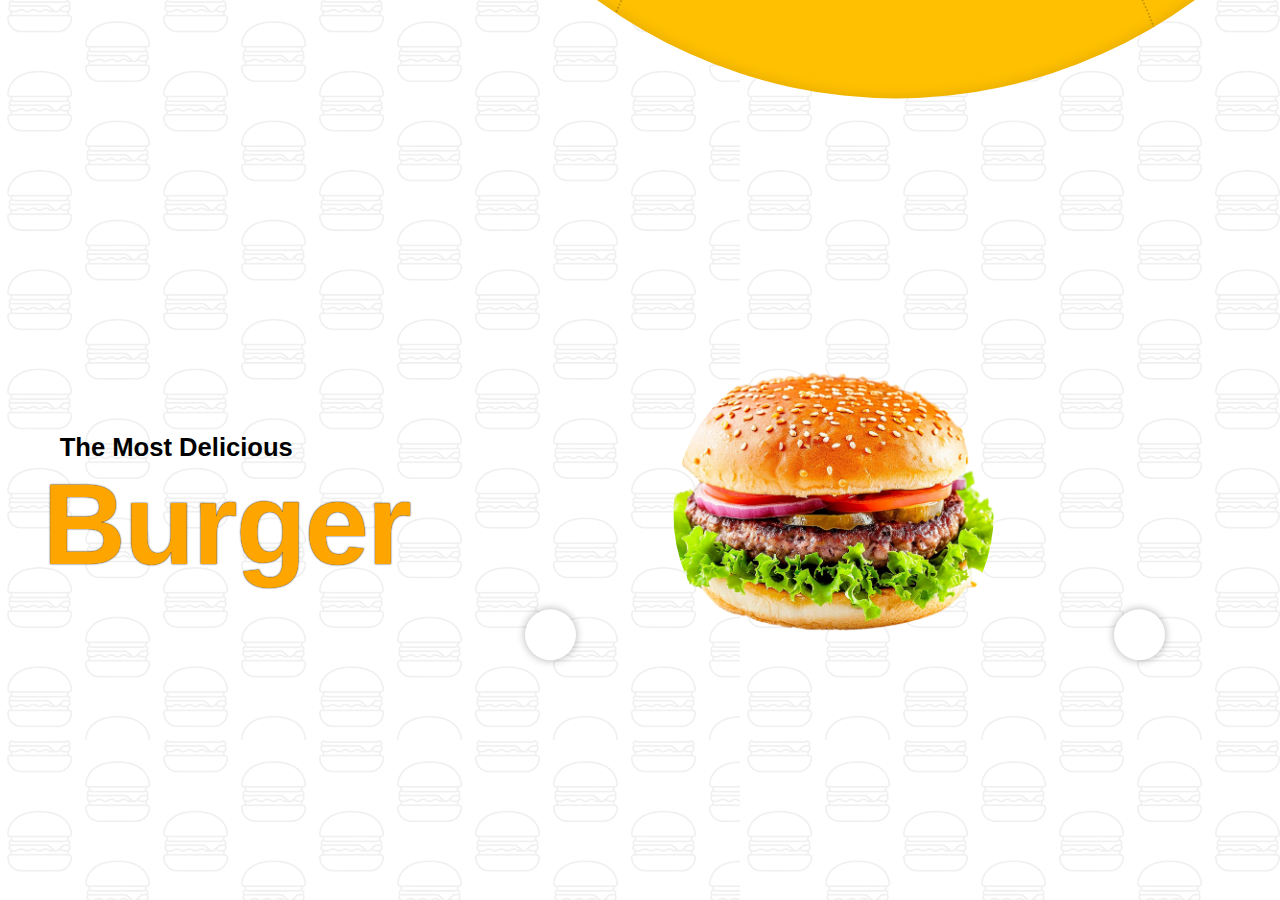
==== homeUpdate.html @ 595f7d5e "home update pagee" ====
<!DOCTYPE html>
<html lang="en">

<head>
  <meta charset="UTF-8">
  <meta name="viewport" content="width=device-width, initial-scale=1.0">
  <title>Document</title>
  <link rel="stylesheet" href="homeUpdate.css">
</head>

<body>
  <main>

    <div id="temp">
      <div class="fullImgBox"></div>
      <div class="bigcircle">
        <div class="tempbox">
          <div class="stripe str1">
            <div class="strImg">
              <img src="images/BURGER.png" alt="">
            </div>
            <div class="strImg">
              <img src="images/coffe.png">
            </div>
          </div>
          <div class="stripe str2">
            <div class="strImg">

              <img src="images/burger 3.png" alt="">
            </div>
            <div class="strImg">
              <img src="images/burger2.png" alt="">

            </div>
          </div>
          <div class="stripe str3">
            <div class="strImg">
              <img src="images/palatable-chicken-with-spices.png" alt="">
            </div>
            <div class="strImg">
              <img src="images/plate burger.png" alt="">

            </div>
          </div>
          <div class="stripe str4">
            <div class="strImg">
              <img src="images/icecream.jpg" alt="">

            </div>
            <div class="strImg">
              <img src="images/icecream.jpg" alt="">

            </div>
          </div>
        </div>
      </div>
      <div class="centerimg">
        <img src="images/burger 3.png" alt="">
      </div>

      <div class="buttons">
        <div class="leftbtn">
          <i class="fa-solid fa-arrow-down"></i>
        </div>
        <div class="rightbtn">
          <i class="fa-solid fa-arrow-down"></i>
        </div>
      </div>

      <div class="templeft">
        <div class="templeftTexts">
          <div class="temp-text1">
            <h4>The Most Delicious</h4>
            <h4>Most Famous"</h4>
            <h4>Delightful and Savory</h4>
            <h4>Tasty Treat</h4>
            <h4>Perfect Brew</h4>
            <h4>Sweet Delight</h4>
            <h4>Spicy and Juicy</h4>
            <h4>Ultimate Flavor</h4>
          </div>
          <div class="temp-text2">
            <h1>Burger</h1>
            <h1>Dessert</h1>
            <h1>Burger</h1>
            <h1>Burger</h1>
            <h1>Coffee</h1>
            <h1>Ice Cream</h1>
            <h1>Chicken</h1>
            <h1>Burger</h1>
          </div>
        </div>
      </div>
      <div class="tempright">

      </div>
    </div>

  </main>


  <script src="homeUpdate.js"></script>
</body>

</html>
---- homeUpdate.css ----
* {
  margin: 0;
  padding: 0;
  box-sizing: border-box;
}

html,
body {
  height: 100%;
  width: 100%;
}

main{
  width: 100%;
  height: 100%;
  /* background: #000; */
}

/* temp page */
#temp {
  width: 100%;
  height: 100vh;
  background: rgb(255, 255, 255);
  display: flex;
  align-items: center;
  justify-content: space-evenly;
  position: relative;
  overflow: hidden;
}

.fullImgBox {
  top: 0;
  left: 0;
  position: absolute;
  width: 100%;
  height: 100%;
  background-image: url("images/burger-pattern_836210-1.avif");
  opacity: 0.06;
}

.bigcircle {
  width: 60vw;
  height: 65vw;
  border-radius: 50%;
  position: absolute;
  scale: 1.4;
  top: -100%;
  right: 0%;
  box-shadow: 0 0 10px rgba(0, 0, 0, 0.134) inset;
  overflow: hidden;
  background: rgb(255, 192, 2);
}

.tempright {
  width: 50%;
  height: 100%;
  /* background: rgb(255, 33, 188); */
}

.tempbox {
  position: absolute;
  bottom: -49%;
  left: 55%;
  transform: translate(-50%, -50%) rotate(0deg);
  width: 25vw;
  scale: 1.3;
  height: 26vw;
  transition: all 0.3s ease-in-out;
  border-radius: 50%;
  border: 0.13vw dotted rgba(0, 0, 0, 0.233);
}

.stripe {
  position: absolute;
  width: 110%;
  height: 5vw;
  top: 50%;
  left: 50%;
  transform: translate(-50%, -50%) rotate(45deg);
  display: flex;
  align-items: center;
  justify-content: space-between;
}

.stripe img {
  height: 5vw;
  /* background: red; */
}

.strImg {
  background: #000;
  height: 4vw;
  width: 4vw;
  border-radius: 50%;
  overflow: hidden;
}

.strImg img {
  width: 100%;
  height: 100%;
  object-fit: cover;
}

.str2 {
  transform: translate(-50%, -50%) rotate(90deg);
  /* background: white; */
}

.str3 {
  transform: translate(-50%, -50%) rotate(135deg);
  /* background: green; */
}

.str4 {
  transform: translate(-50%, -50%) rotate(180deg);
  /* background: blue; */
}

.str5 {
  transform: translate(-50%, -50%) rotate(205deg);
  background: blue;
}

.centerimg {
  position: absolute;
  height: 13.3vw;
  top: 60%;
  width: 13.3vw;
  right: 18%;
  scale: 1.2;
  transform: translate(-50%, -50%);
  transition: all 0.3s ease-in-out;
  overflow: hidden;
  border-radius: 50%;
}

.centerimg img {
  width: 100%;
  height: 100%;
  object-fit: cover;
  filter: drop-shadow(0.67vw);
}

.buttons {
  width: 50vw;
  height: 6.67vw;
  display: flex;
  align-items: center;
  justify-content: space-between;
  position: absolute;
  bottom: 20%;
  right: -16%;
  transform: translate(-50%, -50%);
  z-index: 8;
}

.rightbtn,
.leftbtn {
  display: flex;
  align-items: center;
  justify-content: center;
  color: black;
  cursor: pointer;
  width: 4vw;
  height: 4vw;
  transition: scale 0.3s ease-in-out;
}

.rightbtn:active,
.leftbtn:active {
  scale: 0.8;
}

.leftbtn {
  border-radius: 50%;
  background: rgb(255, 255, 255);
  box-shadow: 0 0 0.67vw rgba(0, 0, 0, 0.313);
}

.rightbtn {
  background: rgb(255, 255, 255);
  box-shadow: 0 0 0.67vw rgba(0, 0, 0, 0.313);
  border-radius: 50%;
}

.templeft {
  width: 50%;
  height: 100%;
  display: flex;
  flex-direction: column;
  align-items: start;
  padding-left: 3.33vw;
  justify-content: center;
  padding-top: 10vw;
  font-family: Arial, Helvetica, sans-serif;
}

.templeftTexts {
  width: 100%;
}

.templeftTexts h4 {
  font-size: 2vw;
  padding-left: 1.33vw;
  text-align: left;
  transition: all 0.3s ease-in-out;
  position: absolute;
  top: 100%;
  left: 0;
}

.temp-text1 h4:nth-child(1) {
  top: 0;
}

.temp-text2 {
  height: 10vw;
  padding: 0 0.67vw;
  margin: 0 auto;
  position: relative;
  min-width: 50%;
  overflow-x: hidden;
}

.temp-text1 {
  height: 2.67vw;
  padding: 0 0.67vw;
  margin: 0 auto;
  position: relative;
  min-width: 50%;
  overflow-x: hidden;
}

.templeftTexts h1 {
  z-index: 5;
  position: absolute;
  top: 100%;
  left: 0;
  line-height: 9vw;
  font-size: 9vw;
  color: orange;
  text-shadow: 0 0 0.13vw black;
  transition: all 0.3s ease-in-out;
  word-spacing: -1.53vw;
  text-align: left;
  letter-spacing: -0.13vw;
}

.temp-text2 h1:nth-child(1) {
  top: 0;
}

/* temp page responsive */

@media screen and (max-width:1441px) {
  .centerimg {
    height: 20.83vw;
    width: 20.83vw;
    right: 12%;
  }
}

@media screen and (max-width:1025px) {
  .centerimg {
    height: 16.67vw;
    width: 16.67vw;
    right: 16%;
    top: 70%;
  }

  .bigcircle {
    width: 45.83vw;
    height: 32.64vw;
    top: -20%;
  }

  .tempbox {
    scale: 1;
    bottom: -80%;
    left: 50%;
  }

  .buttons {
    width: 39.58vw;
    right: -25%;
    bottom: 10%;
  }
}

@media screen and (max-width:769px) {
  .centerimg {
    height: 16.67vw;
    width: 16.67vw;
    right: 24%;
    top: 50%;
  }

  .bigcircle {
    width: 45.83vw;
    height: 32.64vw;
    top: -40%;
  }

  .tempbox {
    scale: 0.9;
    bottom: -80%;
    left: 45%;
  }

  .buttons {
    width: 36.11vw;
    right: -23%;
    top: 60%;
  }

  .templeftTexts {
    position: absolute;
    bottom: 0%;
    left: 50%;
    transform: translate(-50%, -50%);
  }
  .temp-text2 {
    height: 5.33vw;
  }
  .temp-text2 h1 {
    width: 100%;
    text-align: center;
  }
  .temp-text1 h4 {
    width: 100%;
    text-align: center;
  }
}

@media screen and (max-width:426px) {
  .centerimg {
    height: 9.33vw;
    width: 9.33vw;
    right: 17%;
    top: 50%;
  }

  .bigcircle {
    width: 33.33vw;
    height: 33.33vw;
    top: -40%;
    right: -10%;
  }

  .tempbox {
    scale: 0.8;
    bottom: -80%;
    left: 40%;
  }

  .buttons {
    width: 26.67vw;
    right: -44%;
    top: 60%;
  }

  .templeftTexts {
    position: absolute;
    bottom: 10%;
    left: 50%;
    transform: translate(-50%, -50%);
  }

  .rightbtn,
  .leftbtn {
    width: 3.33vw;
    height: 3.33vw;
  }

  .templeftTexts h4 {
    font-size: 2.67vw;
  }

  .templeftTexts h1 {
    line-height: 10vw;
    font-size: 12vw;
  }
}

@media screen and (max-width:376px) {
  .tempbox {
    scale: 0.7;
    bottom: -70%;
    left: 40%;
  }

  .centerimg {
    height: 8vw;
    width: 8vw;
    right: 17%;
    top: 50%;
  }

  .buttons {
    width: 23.33vw;
    right: -44%;
    top: 60%;
  }
}

@media screen and (max-width:321px) {
  .tempbox {
    scale: 0.66;
    bottom: -70%;
    left: 43%;
  }

  .centerimg {
    height: 6.67vw;
    width: 6.67vw;
    right: 17%;
    top: 50%;
  }

  .buttons {
    width: 20vw;
    right: -44%;
    top: 60%;
  }

  .templeftTexts h4 {
    font-size: 4.67vw;
  }

  .templeftTexts h1 {
    line-height: 10vw;
    font-size: 14.67vw;
  }
}
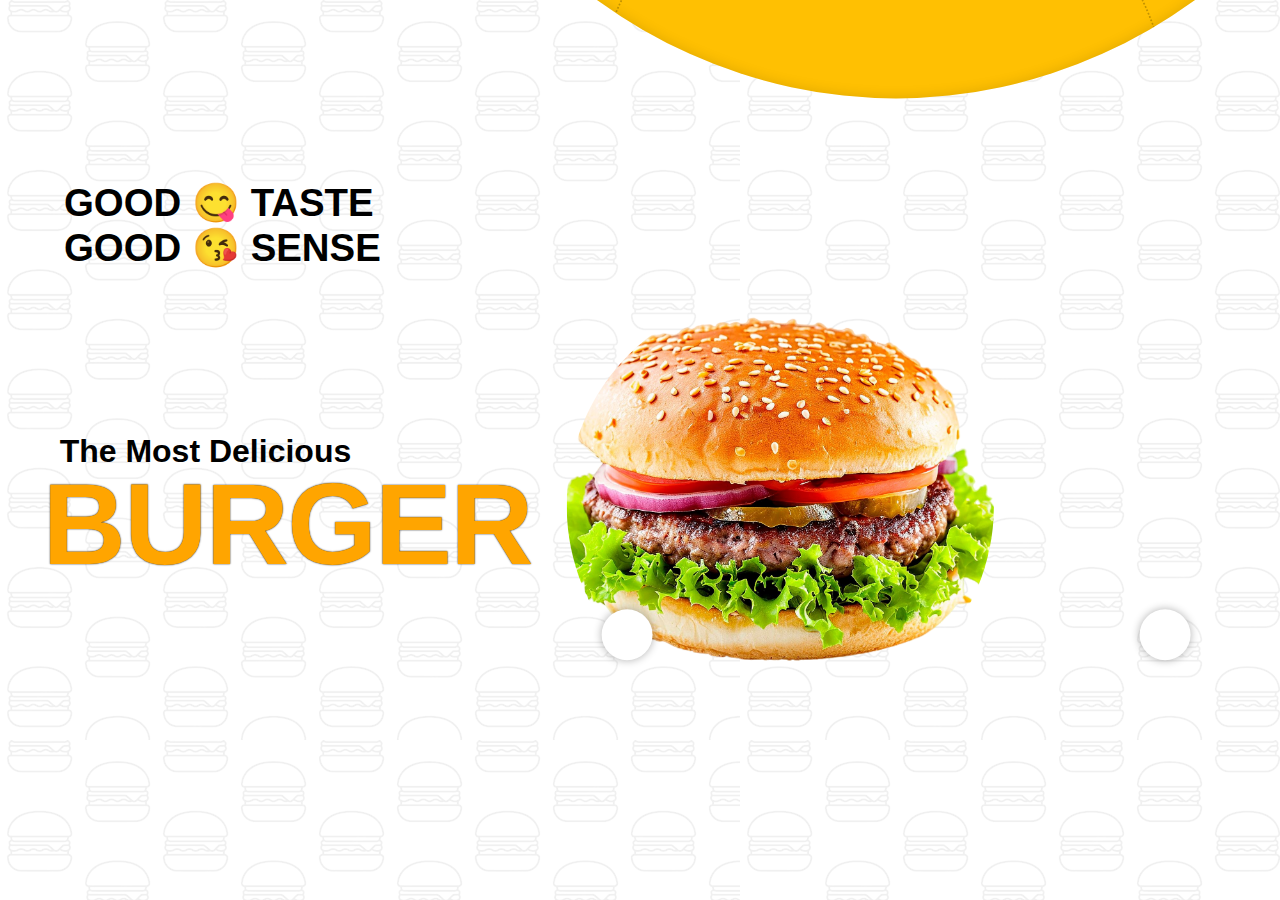
==== commit f8a7d8b4: "update home page" ====
--- a/homeUpdate.html
+++ b/homeUpdate.html
@@ -68,6 +68,13 @@
       </div>
 
       <div class="templeft">
+
+        <div class="temp-good-food-text">
+          <h1>Good 😋 Taste</h1>
+          <h1>Good 😘 sense</h1>
+        </div>
+
+
         <div class="templeftTexts">
           <div class="temp-text1">
             <h4>The Most Delicious</h4>
--- a/homeUpdate.css
+++ b/homeUpdate.css
@@ -72,7 +72,7 @@
 
 .stripe {
   position: absolute;
-  width: 110%;
+  width: 116%;
   height: 5vw;
   top: 50%;
   left: 50%;
@@ -83,6 +83,7 @@
 }
 
 .stripe img {
+
   height: 5vw;
   /* background: red; */
 }
@@ -124,10 +125,10 @@
 .centerimg {
   position: absolute;
   height: 13.3vw;
-  top: 60%;
+  top: 65%;
   width: 13.3vw;
-  right: 18%;
-  scale: 1.2;
+  right: 12%;
+  scale: 1.6;
   transform: translate(-50%, -50%);
   transition: all 0.3s ease-in-out;
   overflow: hidden;
@@ -142,7 +143,7 @@
 }
 
 .buttons {
-  width: 50vw;
+  width: 46vw;
   height: 6.67vw;
   display: flex;
   align-items: center;
@@ -193,6 +194,20 @@
   justify-content: center;
   padding-top: 10vw;
   font-family: Arial, Helvetica, sans-serif;
+  position: relative;
+}
+
+.temp-good-food-text{
+  position: absolute;
+  top: 20%;
+  left: 10%;
+}
+
+.temp-good-food-text h1{
+  text-transform: uppercase;
+  font-family: sans-serif;
+  font-weight: 900;
+  font-size: 3vw;
 }
 
 .templeftTexts {
@@ -200,7 +215,7 @@
 }
 
 .templeftTexts h4 {
-  font-size: 2vw;
+  font-size: 2.5vw;
   padding-left: 1.33vw;
   text-align: left;
   transition: all 0.3s ease-in-out;
@@ -219,7 +234,7 @@
   margin: 0 auto;
   position: relative;
   min-width: 50%;
-  overflow-x: hidden;
+  overflow: hidden;
 }
 
 .temp-text1 {
@@ -228,7 +243,7 @@
   margin: 0 auto;
   position: relative;
   min-width: 50%;
-  overflow-x: hidden;
+  overflow: hidden;
 }
 
 .templeftTexts h1 {
@@ -244,6 +259,8 @@
   word-spacing: -1.53vw;
   text-align: left;
   letter-spacing: -0.13vw;
+  text-transform: uppercase;
+  font-weight: 900;
 }
 
 .temp-text2 h1:nth-child(1) {
